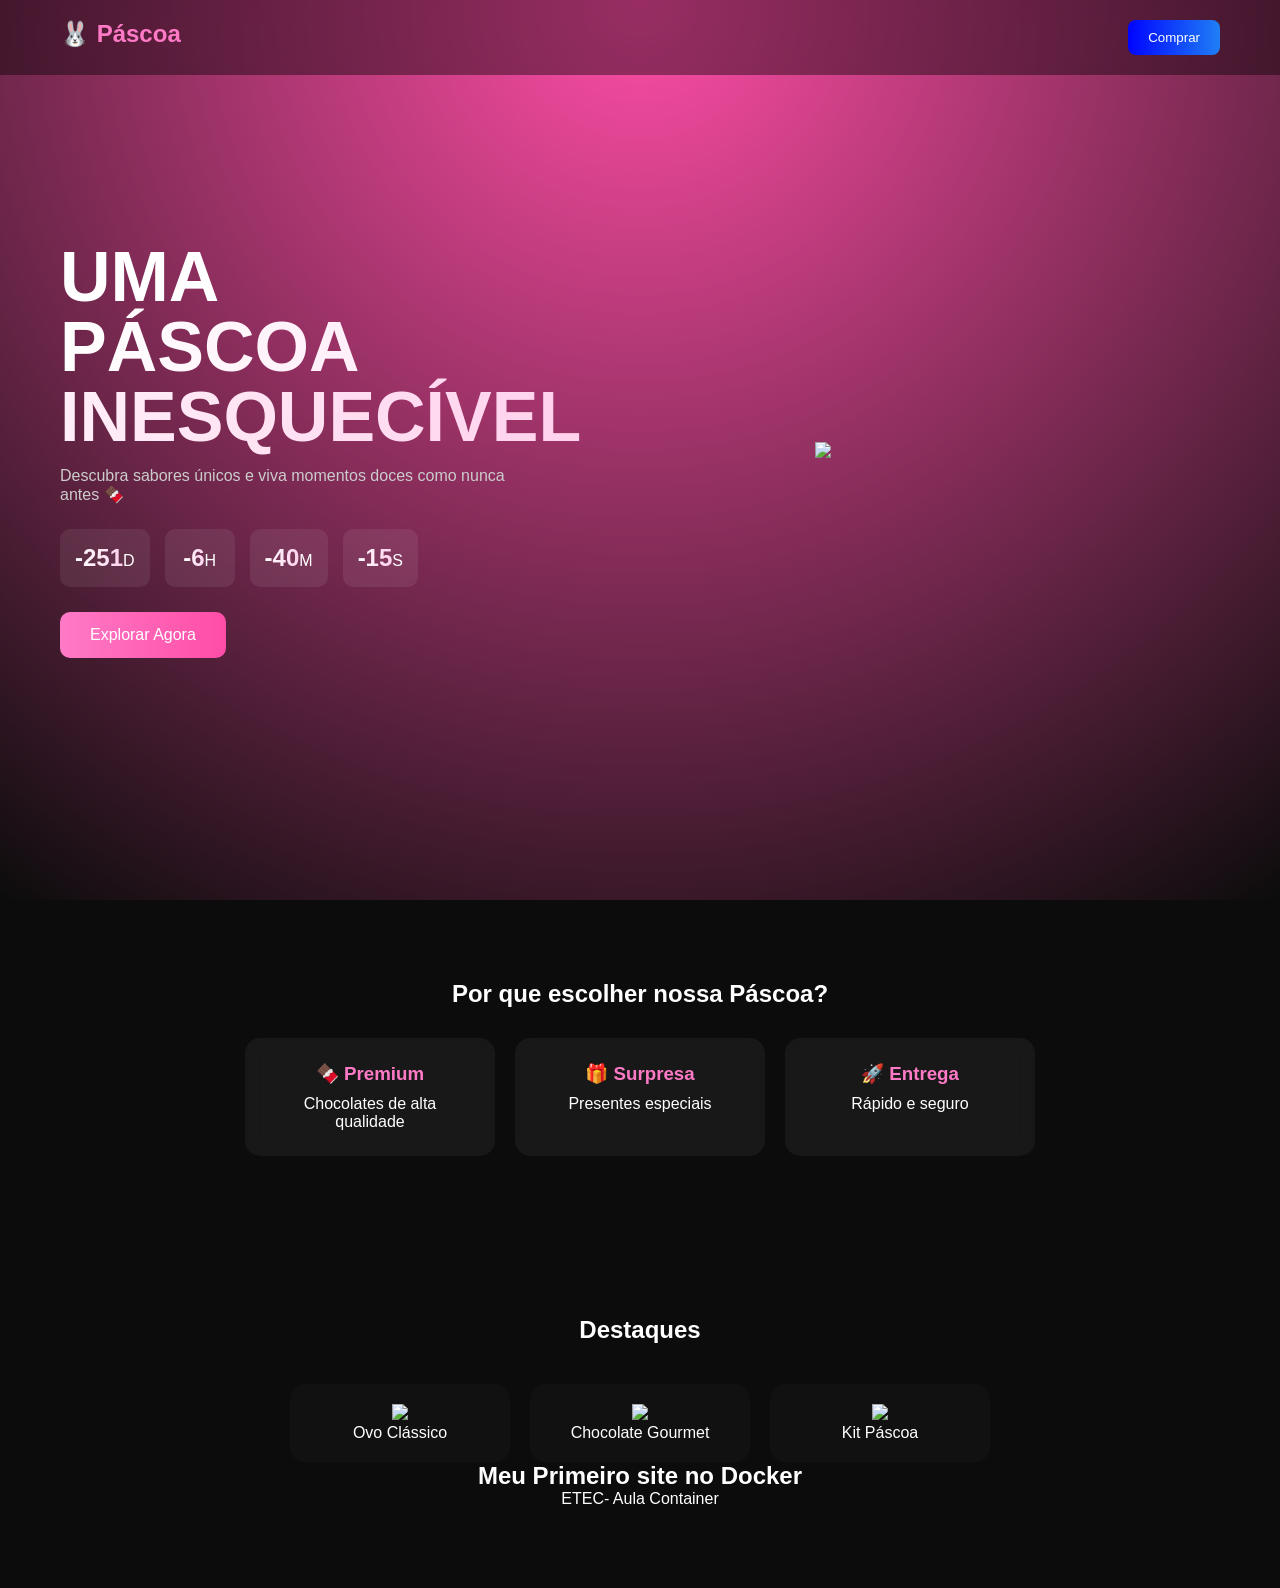
==== index.html @ 4341371d "Add files via upload" ====
<!DOCTYPE html>
<html lang="pt-br">
<head>
<meta charset="UTF-8">
<title>Páscoa Premium 🐰</title>

<style>
* {
  margin: 0;
  padding: 0;
  box-sizing: border-box;
  font-family: "Inter", sans-serif;
}

body {
  background: #0c0c0c;
  color: white;
  overflow-x: hidden;
}

/* NAV */
nav {
  display: flex;
  justify-content: space-between;
  padding: 20px 60px;
  position: fixed;
  width: 100%;
  z-index: 10;
  background: rgba(0,0,0,0.4);
  backdrop-filter: blur(10px);
}

nav h2 {
  color: #ff7ac6;
}

nav button {
  background: linear-gradient(90deg,#0004ff,#1f7ff5);
  border: none;
  padding: 10px 20px;
  border-radius: 8px;
  color: white;
  cursor: pointer;
}

/* HERO */
.hero {
  height: 100vh;
  display: flex;
  align-items: center;
  justify-content: space-between;
  padding: 0 60px;
  background: radial-gradient(circle at top, #ff4da6, #0c0c0c);
}

/* TEXTO */
.text h1 {
  font-size: 70px;
  line-height: 1;
}

.text span {
  background: linear-gradient(90deg,#fff,#ffd1ec);
  -webkit-background-clip: text;
  color: transparent;
}

.text p {
  margin-top: 15px;
  color: #ccc;
  max-width: 450px;
}

/* BOTÃO */
.cta {
  margin-top: 25px;
  padding: 14px 30px;
  border-radius: 10px;
  border: none;
  background: linear-gradient(90deg,#ff7ac6,#ff4da6);
  color: white;
  font-size: 16px;
  cursor: pointer;
  transition: 0.3s;
}

.cta:hover {
  transform: scale(1.05);
}

/* IMAGEM */
.hero img {
  width: 450px;
  animation: float 4s ease-in-out infinite;
}

@keyframes float {
  0% { transform: translateY(0); }
  50% { transform: translateY(-15px); }
  100% { transform: translateY(0); }
}

/* CONTADOR */
.countdown {
  display: flex;
  gap: 15px;
  margin-top: 25px;
}

.box {
  background: rgba(255,255,255,0.08);
  backdrop-filter: blur(10px);
  padding: 15px;
  border-radius: 10px;
  text-align: center;
  min-width: 70px;
}

.box span {
  font-size: 24px;
  font-weight: bold;
}

/* SEÇÃO BENEFÍCIOS */
.section {
  padding: 80px 60px;
  text-align: center;
}

.cards {
  display: flex;
  justify-content: center;
  gap: 20px;
  margin-top: 30px;
  flex-wrap: wrap;
}

.card {
  width: 250px;
  padding: 25px;
  border-radius: 15px;
  background: rgba(255,255,255,0.05);
  backdrop-filter: blur(10px);
  transition: 0.3s;
}

.card:hover {
  transform: translateY(-10px);
}

.card h3 {
  margin-bottom: 10px;
  color: #ff7ac6;
}

/* PRODUTOS */
.products {
  display: flex;
  justify-content: center;
  gap: 20px;
  flex-wrap: wrap;
  margin-top: 40px;
}

.product {
  width: 220px;
  padding: 20px;
  border-radius: 15px;
  background: #111;
  transition: 0.3s;
}

.product img {
  width: 100%;
}

.product:hover {
  transform: scale(1.05);
}

/* RESPONSIVO */
@media(max-width:900px){
  .hero {
    flex-direction: column;
    text-align: center;
  }

  .hero img {
    margin-top: 20px;
    width: 300px;
  }

  nav {
    padding: 20px;
  }
}
</style>
</head>

<body>

<!-- NAV -->
<nav>
  <h2>🐰 Páscoa</h2>
  <button>Comprar</button>
</nav>

<!-- HERO -->
<section class="hero">

  <div class="text">
    <h1>UMA<br><span>PÁSCOA INESQUECÍVEL</span></h1>

    <p>Descubra sabores únicos e viva momentos doces como nunca antes 🍫</p>

    <!-- CONTADOR -->
    <div class="countdown">
      <div class="box"><span id="d">00</span>D</div>
      <div class="box"><span id="h">00</span>H</div>
      <div class="box"><span id="m">00</span>M</div>
      <div class="box"><span id="s">00</span>S</div>
    </div>

    <button class="cta">Explorar Agora</button>
  </div>

  <img src="https://cdn-icons-png.flaticon.com/512/3069/3069172.png">

</section>

<!-- BENEFÍCIOS -->
<section class="section">
  <h2>Por que escolher nossa Páscoa?</h2>

  <div class="cards">
    <div class="card">
      <h3>🍫 Premium</h3>
      <p>Chocolates de alta qualidade</p>
    </div>

    <div class="card">
      <h3>🎁 Surpresa</h3>
      <p>Presentes especiais</p>
    </div>

    <div class="card">
      <h3>🚀 Entrega</h3>
      <p>Rápido e seguro</p>
    </div>
  </div>
</section>

<!-- PRODUTOS -->
<section class="section">
  <h2>Destaques</h2>

  <div class="products">
    <div class="product">
      <img src="https://cdn-icons-png.flaticon.com/512/1046/1046784.png">
      <p>Ovo Clássico</p>
    </div>

    <div class="product">
      <img src="https://cdn-icons-png.flaticon.com/512/3081/3081975.png">
      <p>Chocolate Gourmet</p>
    </div>

    <div class="product">
      <img src="https://cdn-icons-png.flaticon.com/512/3349/3349234.png">
      <p>Kit Páscoa</p>
    </div>
  </div>
  <h1>Meu Primeiro site no Docker</h1>
  <p>ETEC- Aula Container</p>
</section>

<script>
const data = new Date("March 31, 2026 00:00:00").getTime();

setInterval(() => {
  const now = new Date().getTime();
  const diff = data - now;

  document.getElementById("d").innerText = Math.floor(diff / (1000*60*60*24));
  document.getElementById("h").innerText = Math.floor((diff/(1000*60*60))%24);
  document.getElementById("m").innerText = Math.floor((diff/(1000*60))%60);
  document.getElementById("s").innerText = Math.floor((diff/1000)%60);
}, 1000);

</script>

</body>
</html>
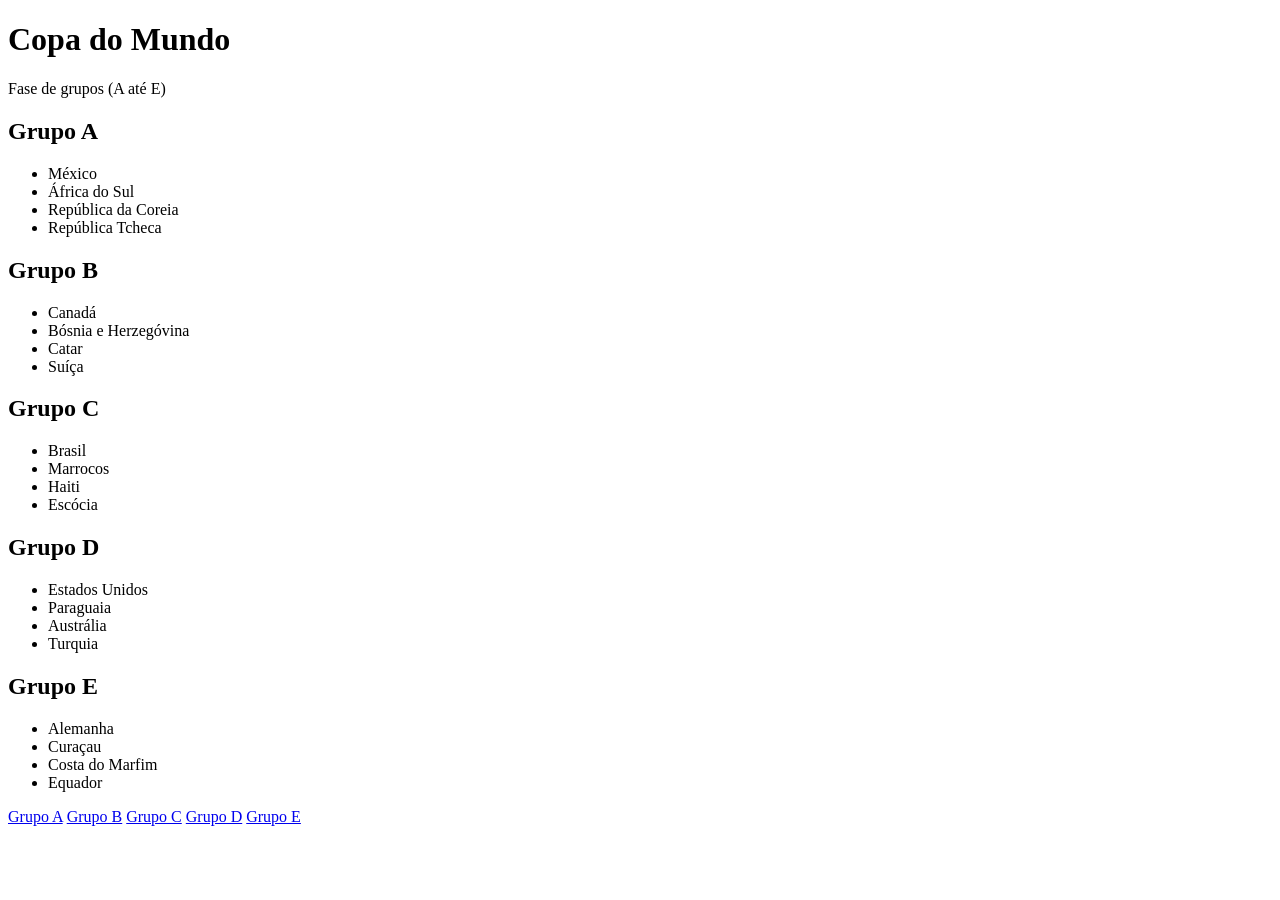
==== commit 4952a519: "Replace Easter page with World Cup page" ====
--- a/index.html
+++ b/index.html
@@ -1,293 +1,75 @@
 <!DOCTYPE html>
-<html lang="pt-br">
+<html lang="pt-BR">
 <head>
-<meta charset="UTF-8">
-<title>Páscoa Premium 🐰</title>
-
-<style>
-* {
-  margin: 0;
-  padding: 0;
-  box-sizing: border-box;
-  font-family: "Inter", sans-serif;
-}
-
-body {
-  background: #0c0c0c;
-  color: white;
-  overflow-x: hidden;
-}
-
-/* NAV */
-nav {
-  display: flex;
-  justify-content: space-between;
-  padding: 20px 60px;
-  position: fixed;
-  width: 100%;
-  z-index: 10;
-  background: rgba(0,0,0,0.4);
-  backdrop-filter: blur(10px);
-}
-
-nav h2 {
-  color: #ff7ac6;
-}
-
-nav button {
-  background: linear-gradient(90deg,#0004ff,#1f7ff5);
-  border: none;
-  padding: 10px 20px;
-  border-radius: 8px;
-  color: white;
-  cursor: pointer;
-}
-
-/* HERO */
-.hero {
-  height: 100vh;
-  display: flex;
-  align-items: center;
-  justify-content: space-between;
-  padding: 0 60px;
-  background: radial-gradient(circle at top, #ff4da6, #0c0c0c);
-}
-
-/* TEXTO */
-.text h1 {
-  font-size: 70px;
-  line-height: 1;
-}
-
-.text span {
-  background: linear-gradient(90deg,#fff,#ffd1ec);
-  -webkit-background-clip: text;
-  color: transparent;
-}
-
-.text p {
-  margin-top: 15px;
-  color: #ccc;
-  max-width: 450px;
-}
-
-/* BOTÃO */
-.cta {
-  margin-top: 25px;
-  padding: 14px 30px;
-  border-radius: 10px;
-  border: none;
-  background: linear-gradient(90deg,#ff7ac6,#ff4da6);
-  color: white;
-  font-size: 16px;
-  cursor: pointer;
-  transition: 0.3s;
-}
-
-.cta:hover {
-  transform: scale(1.05);
-}
-
-/* IMAGEM */
-.hero img {
-  width: 450px;
-  animation: float 4s ease-in-out infinite;
-}
-
-@keyframes float {
-  0% { transform: translateY(0); }
-  50% { transform: translateY(-15px); }
-  100% { transform: translateY(0); }
-}
-
-/* CONTADOR */
-.countdown {
-  display: flex;
-  gap: 15px;
-  margin-top: 25px;
-}
-
-.box {
-  background: rgba(255,255,255,0.08);
-  backdrop-filter: blur(10px);
-  padding: 15px;
-  border-radius: 10px;
-  text-align: center;
-  min-width: 70px;
-}
-
-.box span {
-  font-size: 24px;
-  font-weight: bold;
-}
-
-/* SEÇÃO BENEFÍCIOS */
-.section {
-  padding: 80px 60px;
-  text-align: center;
-}
-
-.cards {
-  display: flex;
-  justify-content: center;
-  gap: 20px;
-  margin-top: 30px;
-  flex-wrap: wrap;
-}
-
-.card {
-  width: 250px;
-  padding: 25px;
-  border-radius: 15px;
-  background: rgba(255,255,255,0.05);
-  backdrop-filter: blur(10px);
-  transition: 0.3s;
-}
-
-.card:hover {
-  transform: translateY(-10px);
-}
-
-.card h3 {
-  margin-bottom: 10px;
-  color: #ff7ac6;
-}
-
-/* PRODUTOS */
-.products {
-  display: flex;
-  justify-content: center;
-  gap: 20px;
-  flex-wrap: wrap;
-  margin-top: 40px;
-}
-
-.product {
-  width: 220px;
-  padding: 20px;
-  border-radius: 15px;
-  background: #111;
-  transition: 0.3s;
-}
-
-.product img {
-  width: 100%;
-}
-
-.product:hover {
-  transform: scale(1.05);
-}
-
-/* RESPONSIVO */
-@media(max-width:900px){
-  .hero {
-    flex-direction: column;
-    text-align: center;
-  }
-
-  .hero img {
-    margin-top: 20px;
-    width: 300px;
-  }
-
-  nav {
-    padding: 20px;
-  }
-}
-</style>
+    <meta charset="UTF-8">
+    <meta name="viewport" content="width=device-width, initial-scale=1.0">
+    <title>Copa do Mundo</title>
+    <link rel="stylesheet" href="style.css">
 </head>
-
 <body>
 
-<!-- NAV -->
-<nav>
-  <h2>🐰 Páscoa</h2>
-  <button>Comprar</button>
+    <header>
+        <h1>Copa do Mundo</h1>
+        <p>Fase de grupos (A até E)</p>
+    </header>
+
+    <section class="grupo">
+        <h2>Grupo A</h2>
+        <ul>
+            <li>México</li>
+            <li>África do Sul</li>
+            <li>República da Coreia</li>
+            <li>República Tcheca</li>
+        </ul>
+    </section>
+
+    <section class="grupo">
+        <h2>Grupo B</h2>
+        <ul>
+            <li>Canadá</li>
+            <li>Bósnia e Herzegóvina</li>
+            <li>Catar</li>
+            <li>Suíça</li>
+        </ul>
+    </section>
+
+    <section class="grupo">
+        <h2>Grupo C</h2>
+        <ul>
+            <li>Brasil</li>
+            <li>Marrocos</li>
+            <li>Haiti</li>
+            <li>Escócia</li>
+        </ul>
+    </section>
+
+    <section class="grupo">
+        <h2>Grupo D</h2>
+        <ul>
+            <li>Estados Unidos</li>
+            <li>Paraguaia</li>
+            <li>Austrália</li>
+            <li>Turquia</li>
+        </ul>
+    </section>
+
+    <section class="grupo">
+        <h2>Grupo E</h2>
+        <ul>
+            <li>Alemanha</li>
+            <li>Curaçau</li>
+            <li>Costa do Marfim</li>
+            <li>Equador</li>
+        </ul>
+    </section>
+    
+    <nav>
+    <a href="grupoA.html" class="botao">Grupo A</a>
+    <a href="grupoB.html" class="botao">Grupo B</a>
+    <a href="grupoC.html" class="botao">Grupo C</a>
+    <a href="grupoD.html" class="botao">Grupo D</a>
+    <a href="grupoE.html" class="botao">Grupo E</a>
+    
 </nav>
-
-<!-- HERO -->
-<section class="hero">
-
-  <div class="text">
-    <h1>UMA<br><span>PÁSCOA INESQUECÍVEL</span></h1>
-
-    <p>Descubra sabores únicos e viva momentos doces como nunca antes 🍫</p>
-
-    <!-- CONTADOR -->
-    <div class="countdown">
-      <div class="box"><span id="d">00</span>D</div>
-      <div class="box"><span id="h">00</span>H</div>
-      <div class="box"><span id="m">00</span>M</div>
-      <div class="box"><span id="s">00</span>S</div>
-    </div>
-
-    <button class="cta">Explorar Agora</button>
-  </div>
-
-  <img src="https://cdn-icons-png.flaticon.com/512/3069/3069172.png">
-
-</section>
-
-<!-- BENEFÍCIOS -->
-<section class="section">
-  <h2>Por que escolher nossa Páscoa?</h2>
-
-  <div class="cards">
-    <div class="card">
-      <h3>🍫 Premium</h3>
-      <p>Chocolates de alta qualidade</p>
-    </div>
-
-    <div class="card">
-      <h3>🎁 Surpresa</h3>
-      <p>Presentes especiais</p>
-    </div>
-
-    <div class="card">
-      <h3>🚀 Entrega</h3>
-      <p>Rápido e seguro</p>
-    </div>
-  </div>
-</section>
-
-<!-- PRODUTOS -->
-<section class="section">
-  <h2>Destaques</h2>
-
-  <div class="products">
-    <div class="product">
-      <img src="https://cdn-icons-png.flaticon.com/512/1046/1046784.png">
-      <p>Ovo Clássico</p>
-    </div>
-
-    <div class="product">
-      <img src="https://cdn-icons-png.flaticon.com/512/3081/3081975.png">
-      <p>Chocolate Gourmet</p>
-    </div>
-
-    <div class="product">
-      <img src="https://cdn-icons-png.flaticon.com/512/3349/3349234.png">
-      <p>Kit Páscoa</p>
-    </div>
-  </div>
-  <h1>Meu Primeiro site no Docker</h1>
-  <p>ETEC- Aula Container</p>
-</section>
-
-<script>
-const data = new Date("March 31, 2026 00:00:00").getTime();
-
-setInterval(() => {
-  const now = new Date().getTime();
-  const diff = data - now;
-
-  document.getElementById("d").innerText = Math.floor(diff / (1000*60*60*24));
-  document.getElementById("h").innerText = Math.floor((diff/(1000*60*60))%24);
-  document.getElementById("m").innerText = Math.floor((diff/(1000*60))%60);
-  document.getElementById("s").innerText = Math.floor((diff/1000)%60);
-}, 1000);
-
-</script>
-
 </body>
-</html>+</html>
